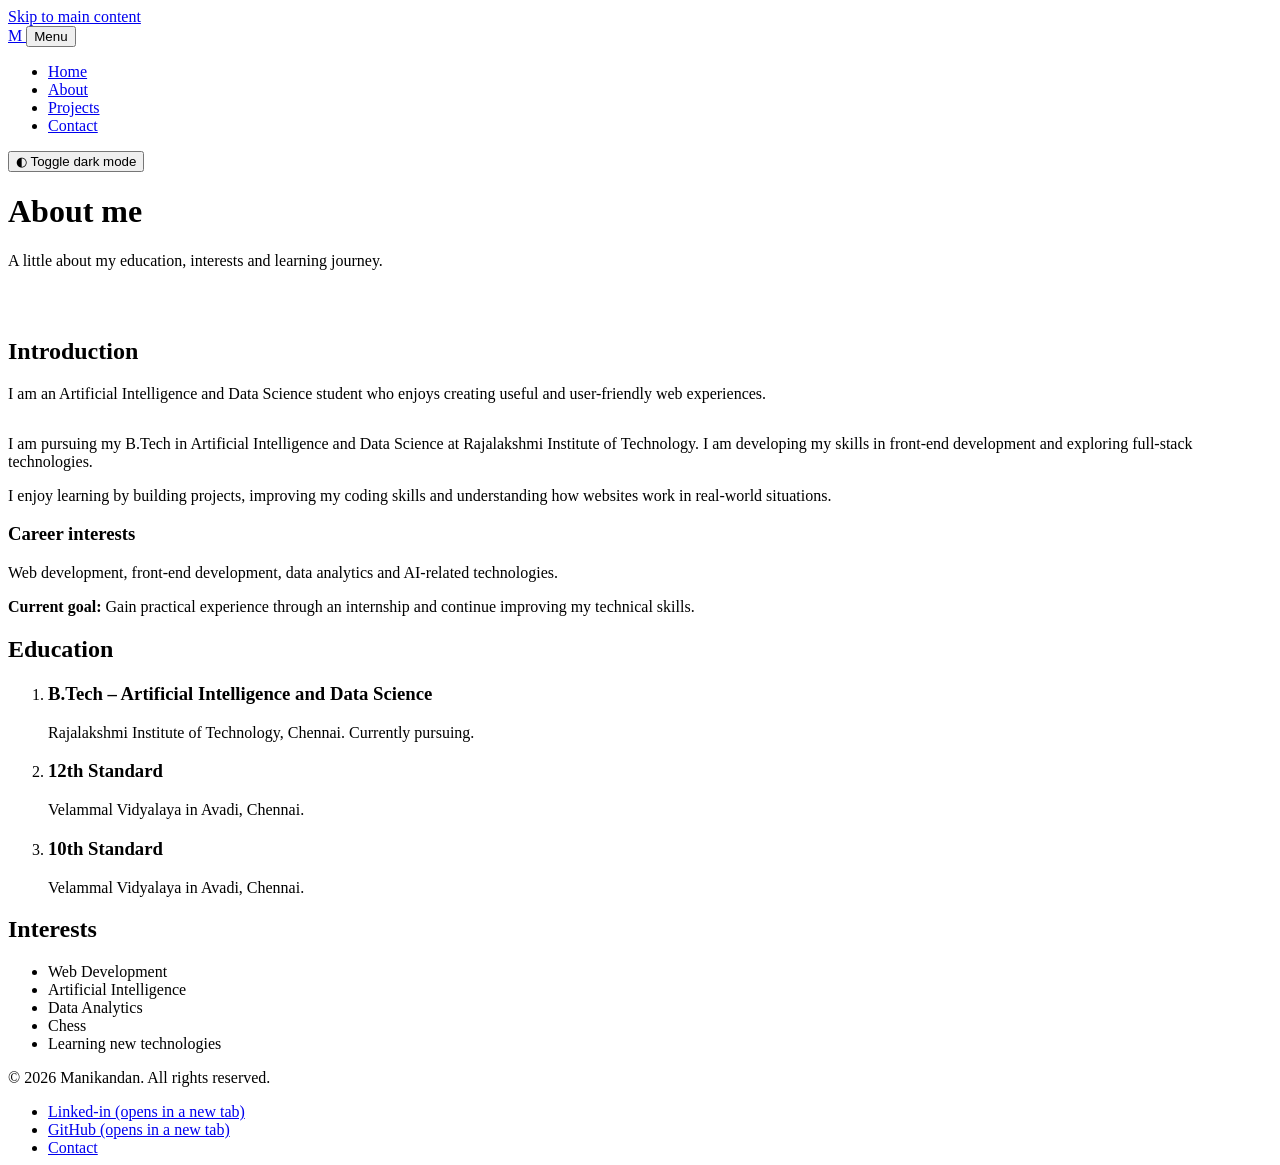
==== about.html @ 74dc5590 "Add files via upload" ====
<!DOCTYPE html>
<html lang="en">

<head>
    <meta charset="UTF-8">
    <meta name="viewport" content="width=device-width, initial-scale=1.0">

    <title>Manikandan | About Me</title>

    <meta name="description" content="Learn about Manikandan, a B.Tech Artificial Intelligence and Data Science student, his education, interests and web development journey.">

    <meta name="robots" content="index, follow">

    <link rel="canonical" href="https://YOUR-DOMAIN.example/about.html">

    <!-- Open Graph Meta Tags -->
    <meta property="og:type" content="website">
    <meta property="og:site_name" content="Manikandan | Portfolio">
    <meta property="og:title" content="Manikandan | About Me">
    <meta property="og:description" content="Learn about Manikandan's education, interests and learning journey.">
    <meta property="og:url" content="https://YOUR-DOMAIN.example/about.html">

    <meta name="twitter:card" content="summary">
    <meta name="theme-color" content="#0f1226">

    <!-- Favicon -->
    <link rel="icon" href="assets/favicon.svg" type="image/svg+xml">

    <!-- CSS -->
    <link rel="stylesheet" href="css/styles.css">

    <!-- Structured Data -->
    <script type="application/ld+json">
    {
        "@context": "https://schema.org",
        "@type": "Person",
        "name": "Manikandan",
        "jobTitle": "B.Tech Artificial Intelligence and Data Science Student",
        "url": "https://YOUR-DOMAIN.example/",
        "sameAs": [
            "https://github.com/manju102006"
        ],
        "knowsAbout": [
            "HTML",
            "CSS",
            "JavaScript",
            "Web Development",
            "Artificial Intelligence",
            "Data Analytics",
            "Chess"
        ]
    }
    </script>

    <!-- JavaScript -->
    <script src="js/main.js" defer></script>

</head>

<body>

    <!-- Skip Navigation -->
    <a class="skip" href="#main">Skip to main content</a>

    <!-- Header / Navigation -->
    <header class="rail">

        <a class="mono" href="index.html" aria-label="Manikandan, home">
            M
        </a>

        <button
            class="menu"
            id="menu"
            type="button"
            aria-expanded="false"
            aria-controls="nav">
            Menu
        </button>

        <nav id="nav" aria-label="Main navigation">

            <ul>

                <li>
                    <a href="index.html">Home</a>
                </li>

                <li>
                    <a href="about.html" aria-current="page">About</a>
                </li>

                <li>
                    <a href="projects.html">Projects</a>
                </li>

                <li>
                    <a href="contact.html">Contact</a>
                </li>

            </ul>

        </nav>

        <!-- Dark Mode Button -->
        <button
            class="tg"
            id="theme"
            type="button"
            aria-pressed="false"
            aria-label="Toggle dark mode">

            <span aria-hidden="true">&#9680;</span>
            <span class="sr">Toggle dark mode</span>

        </button>

    </header>

    <!-- Main Content -->
    <main id="main">

        <!-- Page Header -->
        <header class="wrap ph">

            <h1>About me</h1>

            <p>
                A little about my education, interests and learning journey.
            </p>

        </header>

        <!-- Introduction Section -->
        <section aria-labelledby="intro-title" style="padding-top: 2rem;">

            <h2 id="intro-title">Introduction</h2>

            <p class="big">
                I am an Artificial Intelligence and Data Science student
                who enjoys creating useful and user-friendly web experiences.
            </p>

            <div class="split" style="margin-top: 2rem;">

                <div class="s7">

                    <p>
                        I am pursuing my B.Tech in Artificial Intelligence
                        and Data Science at Rajalakshmi Institute of Technology.
                        I am developing my skills in front-end development
                        and exploring full-stack technologies.
                    </p>

                    <p>
                        I enjoy learning by building projects, improving
                        my coding skills and understanding how websites
                        work in real-world situations.
                    </p>

                </div>

                <!-- Career Interests -->
                <aside class="s5 panel" aria-labelledby="career-title">

                    <h3 id="career-title">Career interests</h3>

                    <p>
                        Web development, front-end development,
                        data analytics and AI-related technologies.
                    </p>

                    <p>
                        <strong>Current goal:</strong>
                        Gain practical experience through an internship
                        and continue improving my technical skills.
                    </p>

                </aside>

            </div>

        </section>

        <!-- Education Section -->
        <section aria-labelledby="education-title">

            <div class="split">

                <div class="s5">

                    <h2 id="education-title">Education</h2>

                </div>

                <div class="s7">

                    <ol class="tl">

                        <li>

                            <h3>
                                B.Tech – Artificial Intelligence and Data Science
                            </h3>

                            <p>
                                Rajalakshmi Institute of Technology, Chennai.
                                Currently pursuing.
                            </p>

                        </li>

                        <li>

                            <h3>12th Standard</h3>

                            <p>
                                Velammal Vidyalaya in Avadi, Chennai.
                            </p>

                        </li>

                        <li>

                            <h3>10th Standard</h3>

                            <p>
                                Velammal Vidyalaya in Avadi, Chennai.
                            </p>

                        </li>

                    </ol>

                </div>

            </div>

        </section>

        <!-- Interests Section -->
        <section aria-labelledby="interest-title">

            <div class="split">

                <div class="s5">

                    <h2 id="interest-title">Interests</h2>

                </div>

                <div class="s7">

                    <ul class="tags">

                        <li>Web Development</li>
                        <li>Artificial Intelligence</li>
                        <li>Data Analytics</li>
                        <li>Chess</li>
                        <li>Learning new technologies</li>

                    </ul>

                </div>

            </div>

        </section>

    </main>

    <!-- Footer -->
    <footer>

        <p>
            &copy; <span id="yr">2026</span>
            Manikandan. All rights reserved.
        </p>

        <ul class="soc" aria-label="Social links" style="margin: 0;">
                <li>
                        <a
                            href="https://www.linkedin.com/in/manikandan-m202007"
                            target="_blank"
                            rel="noopener noreferrer">

                            Linked-in
                            <span class="sr">(opens in a new tab)</span>

                        </a>
                    </li>
            <li>

                <a
                    href="https://github.com/tamiliniyan650-png"
                    target="_blank"
                    rel="noopener noreferrer">

                    GitHub
                    <span class="sr">(opens in a new tab)</span>

                </a>

            </li>

            <li>
                <a href="contact.html">Contact</a>
            </li>

        </ul>

    </footer>

</body>
</html>
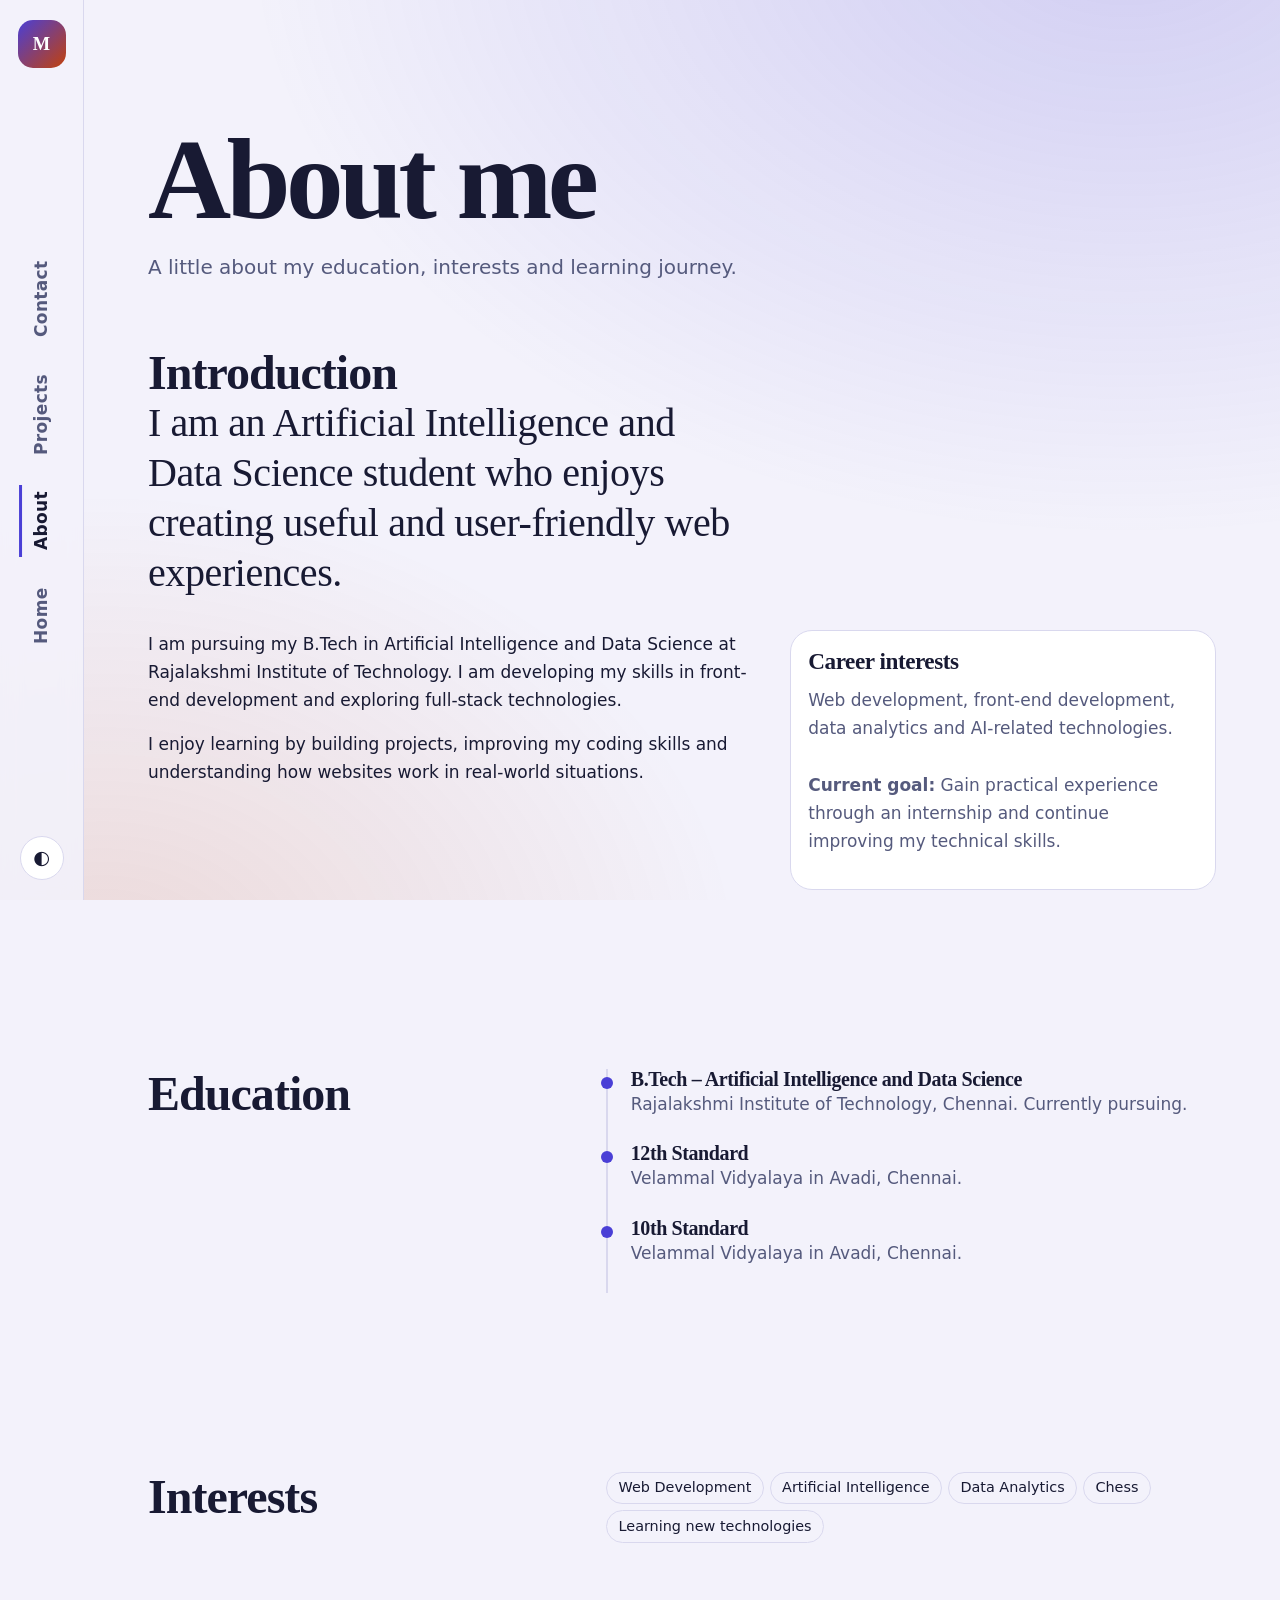
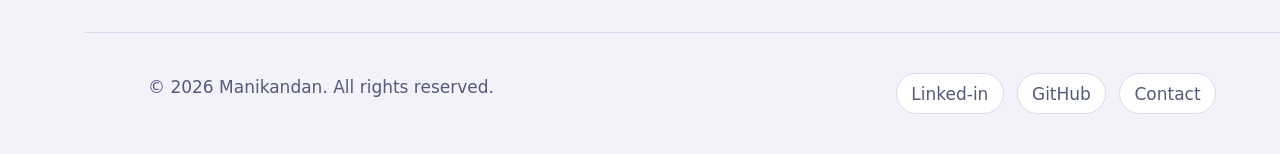
==== commit 70be52c8: "Update about.html" ====
--- a/about.html
+++ b/about.html
@@ -12,23 +12,23 @@
 
     <meta name="robots" content="index, follow">
 
-    <link rel="canonical" href="https://YOUR-DOMAIN.example/about.html">
+    <link rel="canonical" href="https://tamiliniyan650-png.github.io/Portfolio/about.html">
 
     <!-- Open Graph Meta Tags -->
     <meta property="og:type" content="website">
     <meta property="og:site_name" content="Manikandan | Portfolio">
     <meta property="og:title" content="Manikandan | About Me">
     <meta property="og:description" content="Learn about Manikandan's education, interests and learning journey.">
-    <meta property="og:url" content="https://YOUR-DOMAIN.example/about.html">
+    <meta property="og:url" content="https://https://tamiliniyan650-png.github.io/Portfolio//about.html">
 
     <meta name="twitter:card" content="summary">
     <meta name="theme-color" content="#0f1226">
 
     <!-- Favicon -->
-    <link rel="icon" href="assets/favicon.svg" type="image/svg+xml">
+    <link rel="icon" href="favicon.svg" type="svg+xml">
 
     <!-- CSS -->
-    <link rel="stylesheet" href="css/styles.css">
+    <link rel="stylesheet" href="styles.css">
 
     <!-- Structured Data -->
     <script type="application/ld+json">
--- a/styles.css
+++ b/styles.css
@@ -0,0 +1,927 @@
+
+/* ===== Theme Tokens ===== */
+
+:root {
+    --bg: #f3f2fb;
+    --sf: #fff;
+    --tx: #181a33;
+    --mu: #555a7d;
+    --ac: #4a3fd6;
+    --ac2: #c2410c;
+    --ln: #d9d8ee;
+    --er: #b91c1c;
+    --ok: #166534;
+    --r: 22px;
+    --rail: 84px;
+    --f1: "Iowan Old Style", "Palatino Linotype", Palatino, Georgia, serif;
+    --f2: system-ui, -apple-system, "Segoe UI", Roboto, sans-serif;
+}
+
+[data-theme="dark"] {
+    --bg: #0f1226;
+    --sf: #181c3a;
+    --tx: #eceefb;
+    --mu: #a9aed8;
+    --ac: #a99eff;
+    --ac2: #ffb86b;
+    --ln: #2a2f5c;
+    --er: #ff9a9a;
+    --ok: #86efac;
+}
+
+/* ===== Global Styles ===== */
+
+*,
+*::before,
+*::after {
+    box-sizing: border-box;
+}
+
+html {
+    scroll-behavior: smooth;
+}
+
+body {
+    margin: 0;
+    background: var(--bg);
+    color: var(--tx);
+    font: 1.0625rem/1.65 var(--f2);
+    -webkit-font-smoothing: antialiased;
+}
+
+body::before {
+    content: "";
+    position: fixed;
+    inset: 0;
+    z-index: -1;
+    pointer-events: none;
+    background:
+        radial-gradient(
+            55rem 38rem at 88% -8%,
+            color-mix(in srgb, var(--ac) 20%, transparent),
+            transparent
+        ),
+        radial-gradient(
+            40rem 30rem at 8% 108%,
+            color-mix(in srgb, var(--ac2) 14%, transparent),
+            transparent
+        );
+}
+
+a {
+    color: inherit;
+    text-underline-offset: .2em;
+}
+
+:focus-visible {
+    outline: 3px solid var(--ac);
+    outline-offset: 3px;
+    border-radius: 6px;
+}
+
+.sr {
+    position: absolute;
+    width: 1px;
+    height: 1px;
+    overflow: hidden;
+    clip: rect(0 0 0 0);
+    white-space: nowrap;
+}
+
+.skip {
+    position: absolute;
+    left: 1rem;
+    top: -5rem;
+    z-index: 60;
+    background: var(--ac);
+    color: var(--bg);
+    padding: .6rem 1rem;
+    border-radius: 10px;
+    font-weight: 600;
+}
+
+.skip:focus {
+    top: 1rem;
+}
+
+h1,
+h2,
+h3 {
+    font-family: var(--f1);
+    line-height: 1.05;
+    letter-spacing: -.02em;
+    margin: 0;
+}
+
+h2 {
+    font-size: clamp(1.9rem, 4vw, 3rem);
+}
+
+h3 {
+    font-size: 1.45rem;
+}
+
+p {
+    margin: 0 0 1rem;
+    max-width: 62ch;
+}
+
+/* ===== Rail Navigation ===== */
+
+.rail {
+    position: fixed;
+    inset: 0 auto 0 0;
+    width: var(--rail);
+    z-index: 30;
+    display: flex;
+    flex-direction: column;
+    align-items: center;
+    justify-content: space-between;
+    padding: 1.25rem 0;
+    border-right: 1px solid var(--ln);
+    background: color-mix(in srgb, var(--bg) 88%, transparent);
+    backdrop-filter: blur(10px);
+}
+
+.mono {
+    width: 48px;
+    height: 48px;
+    border-radius: 15px;
+    display: grid;
+    place-items: center;
+    font: 700 1.15rem var(--f1);
+    color: #fff;
+    text-decoration: none;
+    background: linear-gradient(135deg, #4a3fd6, #c2410c);
+    transition: transform .3s;
+}
+
+.mono:hover {
+    transform: rotate(-8deg) scale(1.06);
+}
+
+.rail ul {
+    list-style: none;
+    margin: 0;
+    padding: 0;
+    display: flex;
+    gap: 1.5rem;
+    writing-mode: vertical-rl;
+    transform: rotate(180deg);
+}
+
+.rail nav a {
+    display: block;
+    padding: .4rem .5rem;
+    color: var(--mu);
+    text-decoration: none;
+    font-weight: 600;
+    letter-spacing: .02em;
+}
+
+.rail nav a:hover {
+    color: var(--tx);
+}
+
+.rail nav a[aria-current] {
+    color: var(--tx);
+    box-shadow: inset -3px 0 var(--ac);
+}
+
+.tg,
+.menu {
+    font: inherit;
+    color: var(--tx);
+    background: var(--sf);
+    border: 1px solid var(--ln);
+    border-radius: 50%;
+    width: 44px;
+    height: 44px;
+    cursor: pointer;
+    font-size: 1.2rem;
+    transition: background .2s;
+}
+
+.tg:hover,
+.menu:hover {
+    background: var(--ln);
+}
+
+.menu {
+    display: none;
+    border-radius: 12px;
+    width: auto;
+    padding: 0 1rem;
+    font-size: 1rem;
+    font-weight: 600;
+}
+
+main,
+footer {
+    margin-left: var(--rail);
+}
+
+section,
+.wrap {
+    padding: clamp(3rem, 7vw, 6rem) clamp(1.25rem, 5vw, 5rem);
+}
+
+/* ===== Hero Section ===== */
+
+.hero {
+    min-height: 100svh;
+    display: grid;
+    grid-template-columns: minmax(0, 7fr) minmax(0, 4fr);
+    gap: 2rem;
+    align-items: center;
+}
+
+.name {
+    font-size: clamp(3.6rem, 11.5vw, 10rem);
+    line-height: .88;
+    letter-spacing: -.045em;
+    font-weight: 700;
+}
+
+.name span {
+    display: block;
+    animation: up .9s cubic-bezier(.2, .8, .2, 1) both;
+}
+
+.name .l2 {
+    margin-left: clamp(1rem, 9vw, 8rem);
+    color: var(--ac);
+    font-style: italic;
+    animation-delay: .15s;
+}
+
+@keyframes up {
+    from {
+        opacity: 0;
+        transform: translateY(40%);
+    }
+}
+
+.lead {
+    font-size: clamp(1.3rem, 2.6vw, 1.9rem);
+    margin: 1.6rem 0 .8rem;
+    font-family: var(--f1);
+}
+
+#role {
+    color: var(--ac);
+    font-style: italic;
+}
+
+.caret {
+    display: inline-block;
+    width: 2px;
+    height: 1em;
+    background: var(--ac);
+    vertical-align: -.12em;
+    margin-left: 3px;
+    animation: blink 1s steps(1) infinite;
+}
+
+@keyframes blink {
+    50% {
+        opacity: 0;
+    }
+}
+
+.cta,
+.soc {
+    display: flex;
+    flex-wrap: wrap;
+    gap: .8rem;
+    list-style: none;
+    padding: 0;
+    margin: 1.6rem 0 0;
+}
+
+.btn {
+    display: inline-flex;
+    align-items: center;
+    min-height: 48px;
+    padding: .7rem 1.5rem;
+    border-radius: 999px;
+    font-weight: 600;
+    text-decoration: none;
+    background: var(--ac);
+    color: var(--bg);
+    border: 2px solid var(--ac);
+    transition: transform .2s, box-shadow .2s;
+    cursor: pointer;
+    font-size: 1rem;
+    font-family: inherit;
+}
+
+.btn:hover {
+    transform: translateY(-3px);
+    box-shadow: 0 10px 24px -10px var(--ac);
+}
+
+.btn.ghost {
+    background: transparent;
+    color: var(--tx);
+    border-color: var(--ln);
+}
+
+.soc a {
+    display: inline-block;
+    padding: .35rem .9rem;
+    border: 1px solid var(--ln);
+    border-radius: 999px;
+    text-decoration: none;
+    color: var(--mu);
+    background: var(--sf);
+    transition: color .2s, border-color .2s;
+}
+
+.soc a:hover {
+    color: var(--tx);
+    border-color: var(--ac);
+}
+
+.orb {
+    margin: 0;
+    position: relative;
+    width: 100%;
+    max-width: 430px;
+    justify-self: center;
+}
+
+.orb svg {
+    width: 100%;
+    height: auto;
+    display: block;
+}
+
+.ring {
+    transform-origin: 50% 50%;
+    animation: spin 40s linear infinite;
+}
+
+@keyframes spin {
+    to {
+        transform: rotate(360deg);
+    }
+}
+
+.badge {
+    position: absolute;
+    right: 0;
+    bottom: 8%;
+    background: var(--sf);
+    border: 1px solid var(--ln);
+    border-radius: 16px;
+    padding: .6rem 1rem;
+    margin: 0;
+    font-size: .95rem;
+    font-weight: 600;
+    box-shadow: 0 14px 30px -18px #000;
+}
+
+.badge i {
+    display: inline-block;
+    width: .6rem;
+    height: .6rem;
+    border-radius: 50%;
+    background: #16a34a;
+    margin-right: .5rem;
+}
+
+/* ===== Page Headers and Grids ===== */
+
+.ph {
+    padding-top: clamp(4rem, 10vw, 8rem);
+    padding-bottom: 1rem;
+}
+
+.ph h1 {
+    font-size: clamp(3rem, 9vw, 7.5rem);
+    letter-spacing: -.04em;
+    line-height: .9;
+}
+
+.ph p {
+    font-size: 1.25rem;
+    color: var(--mu);
+    margin-top: 1.2rem;
+}
+
+.sh {
+    display: flex;
+    justify-content: space-between;
+    align-items: baseline;
+    gap: 1rem;
+    flex-wrap: wrap;
+    margin-bottom: 2rem;
+}
+
+
+/* Equal-sized project cards */
+.pg {
+    display: grid;
+    grid-template-columns: repeat(2, minmax(0, 1fr));
+    gap: 1.5rem;
+    align-items: stretch;
+}
+
+.pg > * {
+    grid-column: auto !important;
+}
+
+.card {
+    display: flex;
+    flex-direction: column;
+    height: 100%;
+    min-height: 430px;
+    padding: 1.3rem;
+}
+
+.card .art {
+    width: 100%;
+    aspect-ratio: 16 / 9;
+    flex-shrink: 0;
+}
+
+.card h2 {
+    font-size: 1.7rem;
+}
+
+.card p {
+    flex-grow: 1;
+}
+
+.card .tags {
+    margin-top: auto;
+}
+
+.card .btn {
+    align-self: flex-start;
+    margin-top: 0.5rem;
+}
+
+/* Mobile responsive */
+@media (max-width: 640px) {
+    .pg {
+        grid-template-columns: 1fr;
+    }
+}
+
+.pg > :nth-child(5n+2),
+.pg > :nth-child(5n+3) {
+    grid-column: span 2;
+}
+
+.pg > :nth-child(5n) {
+    grid-column: span 6;
+}
+
+/* ===== Cards ===== */
+
+.card,
+.panel {
+    background: var(--sf);
+    border: 1px solid var(--ln);
+    border-radius: var(--r);
+    padding: 1.1rem;
+    display: flex;
+    flex-direction: column;
+    gap: .8rem;
+}
+
+.card:nth-child(even) {
+    border-radius: 6px var(--r) 6px var(--r);
+}
+
+.card:hover .art {
+    transform: scale(1.03);
+}
+
+.card p {
+    color: var(--mu);
+    margin: 0;
+}
+
+.art {
+    aspect-ratio: 16 / 9;
+    border-radius: calc(var(--r) - 8px);
+    transition: transform .5s;
+    overflow: hidden;
+}
+
+.a1 {
+    background:
+        radial-gradient(circle at 20% 120%, #22d3ee 0 30%, transparent 31%),
+        repeating-radial-gradient(circle at 20% 120%, transparent 0 14px, #ffffff30 15px 16px),
+        linear-gradient(135deg, #312e81, #0e7490);
+}
+
+.a2 {
+    background: conic-gradient(from 45deg at 50% 50%, #f59e0b, #be185d, #4c1d95, #f59e0b);
+}
+
+.a3 {
+    background: linear-gradient(160deg, #064e3b, #10b981 60%, #fde68a);
+}
+
+.a4 {
+    background:
+        repeating-linear-gradient(45deg, #ffffff22 0 2px, transparent 2px 18px),
+        linear-gradient(120deg, #9d174d, #7c3aed 55%, #2563eb);
+}
+
+.a5 {
+    background:
+        radial-gradient(circle at 80% 20%, #fcd34d 0 12%, transparent 13%),
+        linear-gradient(100deg, #1e1b4b, #be123c);
+}
+
+.tags {
+    display: flex;
+    flex-wrap: wrap;
+    gap: .4rem;
+    list-style: none;
+    margin: 0;
+    padding: 0;
+}
+
+.tags li {
+    font-size: .9rem;
+    padding: .2rem .7rem;
+    border-radius: 999px;
+    border: 1px solid var(--ln);
+    background: var(--bg);
+}
+
+.card .links {
+    display: flex;
+    gap: 1.2rem;
+    margin-top: auto;
+    font-weight: 600;
+}
+
+.links a {
+    color: var(--ac);
+}
+
+.panel dl {
+    margin: 0;
+}
+
+.panel dt {
+    font-weight: 700;
+    color: var(--ac);
+}
+
+.panel dd {
+    margin: 0 0 .8rem;
+    color: var(--mu);
+}
+
+.panel p {
+    color: var(--mu);
+}
+
+/* ===== About Section ===== */
+
+.big {
+    font: clamp(1.5rem, 3.2vw, 2.5rem)/1.25 var(--f1);
+    max-width: 30ch;
+    letter-spacing: -.01em;
+}
+
+.split {
+    display: grid;
+    grid-template-columns: repeat(12, 1fr);
+    gap: 2rem;
+}
+
+.split > .s7 {
+    grid-column: span 7;
+}
+
+.split > .s5 {
+    grid-column: span 5;
+}
+
+.tl {
+    list-style: none;
+    margin: 0;
+    padding: 0 0 0 1.4rem;
+    border-left: 2px solid var(--ln);
+}
+
+.tl li {
+    position: relative;
+    padding-bottom: 1.6rem;
+}
+
+.tl li::before {
+    content: "";
+    position: absolute;
+    left: calc(-1.4rem - 7px);
+    top: .5rem;
+    width: 12px;
+    height: 12px;
+    border-radius: 50%;
+    background: var(--ac);
+}
+
+.tl h3 {
+    font-size: 1.25rem;
+}
+
+.tl p {
+    margin: 0;
+    color: var(--mu);
+}
+
+/* ===== Skills Section ===== */
+
+.bars {
+    list-style: none;
+    margin: 0;
+    padding: 0;
+    display: grid;
+    gap: 1.3rem;
+}
+
+.bars li {
+    display: grid;
+    grid-template-columns: 1fr auto;
+    gap: .4rem;
+}
+
+.bars b {
+    font-weight: 600;
+}
+
+.bars em {
+    color: var(--mu);
+    font-style: normal;
+}
+
+.bar {
+    grid-column: 1 / -1;
+    height: 12px;
+    border-radius: 99px;
+    background: var(--ln);
+    overflow: hidden;
+}
+
+.bar i {
+    display: block;
+    height: 100%;
+    width: var(--v);
+    border-radius: 99px;
+    background: linear-gradient(90deg, var(--ac), var(--ac2));
+    transition: width 1.2s cubic-bezier(.2, .8, .2, 1);
+}
+
+.js .bar i {
+    width: 0;
+}
+
+.js .bar.in i {
+    width: var(--v);
+}
+
+/* ===== Contact Form ===== */
+
+form {
+    display: grid;
+    gap: 1.2rem;
+}
+
+label {
+    font-weight: 600;
+    display: block;
+    margin-bottom: .3rem;
+}
+
+input,
+textarea {
+    width: 100%;
+    font: inherit;
+    color: var(--tx);
+    background: var(--sf);
+    border: 2px solid var(--mu);
+    border-radius: 14px;
+    padding: .8rem 1rem;
+    transition: border-color .2s;
+}
+
+input:focus-visible,
+textarea:focus-visible {
+    outline: 3px solid var(--ac);
+    outline-offset: 2px;
+    border-color: var(--ac);
+}
+
+[aria-invalid="true"] {
+    border-color: var(--er);
+}
+
+.err {
+    color: var(--er);
+    margin: .3rem 0 0;
+    font-size: .95rem;
+    font-weight: 600;
+}
+
+.st {
+    min-height: 1.6rem;
+    margin: 0;
+    font-weight: 600;
+}
+
+.st.ok {
+    color: var(--ok);
+}
+
+.st.bad {
+    color: var(--er);
+}
+
+/* ===== Footer ===== */
+
+footer {
+    padding: 2.5rem clamp(1.25rem, 5vw, 5rem);
+    border-top: 1px solid var(--ln);
+    display: flex;
+    justify-content: space-between;
+    gap: 1rem;
+    flex-wrap: wrap;
+    color: var(--mu);
+}
+
+footer p {
+    margin: 0;
+}
+
+footer .soc {
+    margin: 0;
+}
+
+/* ===== Responsive Design ===== */
+
+@media (max-width: 1000px) {
+    .pg > * {
+        grid-column: span 3 !important;
+    }
+
+    .pg > :nth-child(5n) {
+        grid-column: span 6 !important;
+    }
+
+    .split > .s7,
+    .split > .s5 {
+        grid-column: span 12;
+    }
+
+    .p4 {
+        grid-template-columns: repeat(2, 1fr) !important;
+    }
+}
+
+@media (max-width: 900px) {
+    :root {
+        --rail: 0px;
+    }
+
+    .rail {
+        position: sticky;
+        top: 0;
+        inset: auto;
+        width: 100%;
+        flex-direction: row;
+        padding: .6rem 1rem;
+        border-right: 0;
+        border-bottom: 1px solid var(--ln);
+    }
+
+    .menu {
+        display: inline-block;
+    }
+
+    .rail nav {
+        display: none;
+        position: absolute;
+        top: 100%;
+        left: 0;
+        right: 0;
+        background: var(--bg);
+        border-bottom: 1px solid var(--ln);
+        padding: .5rem 1rem 1rem;
+    }
+
+    .rail nav.open {
+        display: block;
+    }
+
+    .rail ul {
+        writing-mode: horizontal-tb;
+        transform: none;
+        flex-direction: column;
+        gap: 0;
+    }
+
+    .rail nav a {
+        padding: .8rem .5rem;
+        font-size: 1.1rem;
+    }
+
+    .rail nav a[aria-current] {
+        box-shadow: inset 3px 0 var(--ac);
+        padding-left: .9rem;
+    }
+
+    .hero {
+        grid-template-columns: 1fr;
+        min-height: auto;
+    }
+
+    .orb {
+        max-width: 320px;
+    }
+}
+
+@media (max-width: 640px) {
+    .pg > *,
+    .pg > :nth-child(5n) {
+        grid-column: span 6 !important;
+    }
+
+    .p4 {
+        grid-template-columns: 1fr !important;
+    }
+}
+
+/* ===== Reduced Motion ===== */
+
+@media (prefers-reduced-motion: reduce) {
+    *,
+    *::before,
+    *::after {
+        animation: none !important;
+        transition: none !important;
+        scroll-behavior: auto !important;
+    }
+
+    .js .bar i {
+        width: var(--v);
+    }
+}
+
+/* ===== Accessibility Improvements ===== */
+
+html {
+    scroll-padding-top: 6rem;
+}
+
+a,
+button,
+input,
+textarea {
+    touch-action: manipulation;
+}
+
+button:focus-visible,
+a:focus-visible,
+input:focus-visible,
+textarea:focus-visible {
+    outline: 3px solid var(--ac);
+    outline-offset: 4px;
+}
+
+input,
+textarea {
+    min-height: 48px;
+}
+
+textarea {
+    min-height: 150px;
+    resize: vertical;
+}
+
+[hidden] {
+    display: none !important;
+}
+
+:target {
+    scroll-margin-top: 6rem;
+}
+
+@media (max-width: 900px) {
+    .rail {
+        position: sticky;
+    }
+
+    .rail nav.open {
+        max-height: 75vh;
+        overflow-y: auto;
+    }
+}
